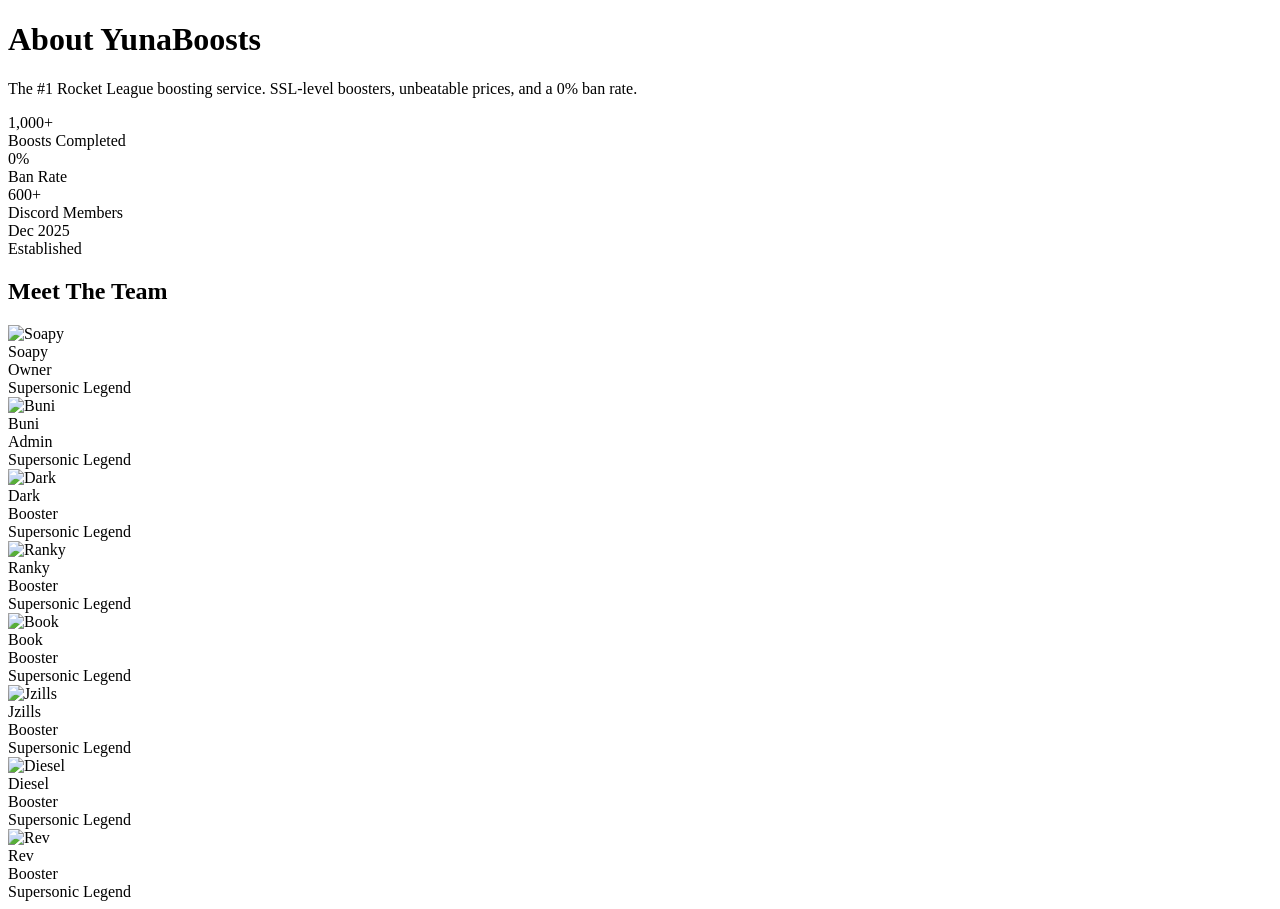
==== about/index.html @ ece24186 "Create index.html" ====
<!doctype html>
<html lang="en">
<head>
  <meta charset="UTF-8" />
  <meta name="viewport" content="width=device-width, initial-scale=1.0"/>
  <title>YunaBoosts - About</title>
  <meta name="description" content="Meet the YunaBoosts team - #1 Rocket League boosting service." />
  <meta name="nav-depth" content="1">
  <link rel="icon" type="image/png"
    href="https://images-ext-1.discordapp.net/external/oHMiYNyU7kb5XMQ4WVjwV6mOyckRC_qQZcUYrZqk2gY/%3Fsize%3D4096/https/cdn.discordapp.com/icons/1451305417459372136/b73d024855d393a88a1ea6a3424dc989.png?format=webp&quality=lossless" />
  <link rel="stylesheet" href="../shared/styles.css">
</head>
<body>
  <div class="bg-orb"></div>
  <div class="container">
    <div class="page-hero">
      <h1>About YunaBoosts</h1>
      <p>The #1 Rocket League boosting service. SSL-level boosters, unbeatable prices, and a 0% ban rate.</p>
    </div>

    <div class="about-stats">
      <div class="stat-card">
        <div class="stat-number">1,000+</div>
        <div class="stat-label">Boosts Completed</div>
      </div>
      <div class="stat-card">
        <div class="stat-number">0%</div>
        <div class="stat-label">Ban Rate</div>
      </div>
      <div class="stat-card">
        <div class="stat-number">600+</div>
        <div class="stat-label">Discord Members</div>
      </div>
      <div class="stat-card">
        <div class="stat-number">Dec 2025</div>
        <div class="stat-label">Established</div>
      </div>
    </div>

    <h2 class="team-heading">Meet The Team</h2>

    <div class="team-grid">

      <div class="team-card owner">
        <div class="team-avatar">
          <img src="https://cdn.discordapp.com/avatars/618080440796053521/ab005ae2bdf1e3bea908d1bb9460cc38.webp?size=1024" alt="Soapy" />
        </div>
        <div class="team-name">Soapy</div>
        <div class="team-role">Owner</div>
        <div class="team-badge">Supersonic Legend</div>
      </div>

      <div class="team-card">
        <div class="team-avatar">
          <img src="https://cdn.discordapp.com/avatars/500777232147677195/0f1425efe028540fdb63f8d42b7fc73e.webp?size=1024" alt="Buni" />
        </div>
        <div class="team-name">Buni</div>
        <div class="team-role">Admin</div>
        <div class="team-badge">Supersonic Legend</div>
      </div>

      <div class="team-card">
        <div class="team-avatar">
          <img src="https://cdn.discordapp.com/avatars/733127830098935808/27351ebba90a2b4e00e38718349404ff.webp?size=1024" alt="Dark" />
        </div>
        <div class="team-name">Dark</div>
        <div class="team-role">Booster</div>
        <div class="team-badge">Supersonic Legend</div>
      </div>

      <div class="team-card">
        <div class="team-avatar">
          <img src="https://cdn.discordapp.com/avatars/1429676504693870675/6fe15a0830bd3f73af848bac9614d3ee.webp?size=1024" alt="Ranky" />
        </div>
        <div class="team-name">Ranky</div>
        <div class="team-role">Booster</div>
        <div class="team-badge">Supersonic Legend</div>
      </div>

      <div class="team-card">
        <div class="team-avatar">
          <img src="https://cdn.discordapp.com/avatars/1069001915863662742/a_72c58d18ffbbfe25fa5338fcf367118f.gif?size=1024&animated=true" alt="Book" />
        </div>
        <div class="team-name">Book</div>
        <div class="team-role">Booster</div>
        <div class="team-badge">Supersonic Legend</div>
      </div>

      <div class="team-card">
        <div class="team-avatar">
          <img src="https://cdn.discordapp.com/avatars/1210339029371985920/3cbc95fb993c0209c0282068304b3384.webp?size=1024" alt="Jzills" />
        </div>
        <div class="team-name">Jzills</div>
        <div class="team-role">Booster</div>
        <div class="team-badge">Supersonic Legend</div>
      </div>

      <div class="team-card">
        <div class="team-avatar">
          <img src="https://cdn.discordapp.com/avatars/1443387900539568249/3d4b25cadaae3ddebb203529a29c1da4.webp?size=1024" alt="Diesel" />
        </div>
        <div class="team-name">Diesel</div>
        <div class="team-role">Booster</div>
        <div class="team-badge">Supersonic Legend</div>
      </div>

      <div class="team-card">
        <div class="team-avatar">
          <img src="https://cdn.discordapp.com/avatars/657921275791933440/a_4cc1698ad44de412a811138fe6ecae7e.gif?size=1024&animated=true" alt="Rev" />
        </div>
        <div class="team-name">Rev</div>
        <div class="team-role">Booster</div>
        <div class="team-badge">Supersonic Legend</div>
      </div>

    </div>
  </div>

  <script src="../shared/nav.js"></script>
</body>
</html>
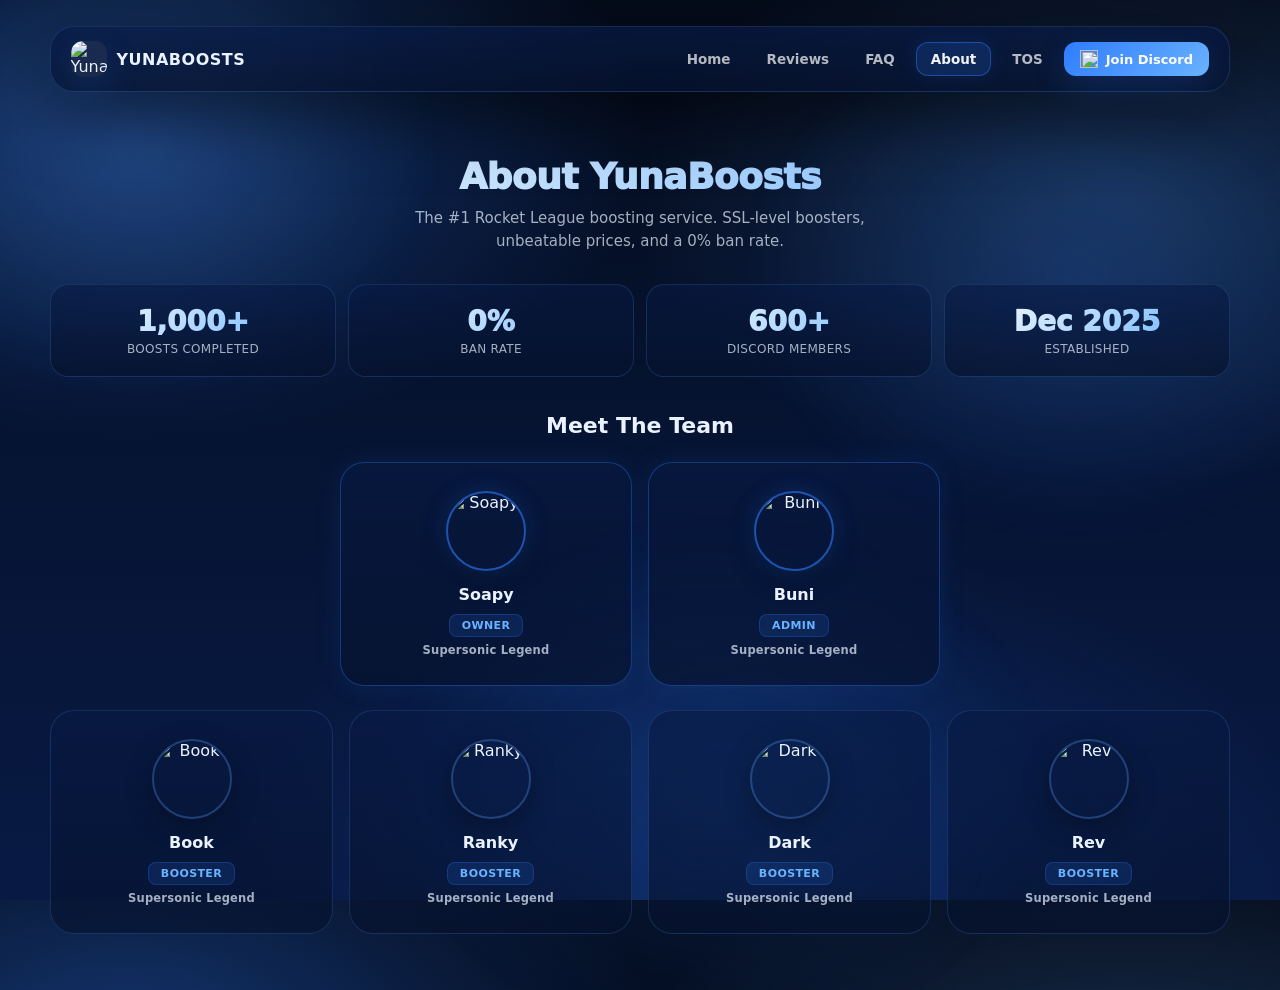
==== commit fbaa23ab: "Update index.html" ====
--- a/about/index.html
+++ b/about/index.html
@@ -39,7 +39,7 @@
 
     <h2 class="team-heading">Meet The Team</h2>
 
-    <div class="team-grid">
+    <div class="team-grid" style="grid-template-columns: repeat(2, 1fr); max-width: 600px; margin: 0 auto 24px;">
 
       <div class="team-card owner">
         <div class="team-avatar">
@@ -50,7 +50,7 @@
         <div class="team-badge">Supersonic Legend</div>
       </div>
 
-      <div class="team-card">
+      <div class="team-card owner">
         <div class="team-avatar">
           <img src="https://cdn.discordapp.com/avatars/500777232147677195/0f1425efe028540fdb63f8d42b7fc73e.webp?size=1024" alt="Buni" />
         </div>
@@ -59,11 +59,15 @@
         <div class="team-badge">Supersonic Legend</div>
       </div>
 
+    </div>
+
+    <div class="team-grid">
+
       <div class="team-card">
         <div class="team-avatar">
-          <img src="https://cdn.discordapp.com/avatars/733127830098935808/27351ebba90a2b4e00e38718349404ff.webp?size=1024" alt="Dark" />
+          <img src="https://cdn.discordapp.com/avatars/1069001915863662742/a_72c58d18ffbbfe25fa5338fcf367118f.gif?size=1024&animated=true" alt="Book" />
         </div>
-        <div class="team-name">Dark</div>
+        <div class="team-name">Book</div>
         <div class="team-role">Booster</div>
         <div class="team-badge">Supersonic Legend</div>
       </div>
@@ -79,27 +83,9 @@
 
       <div class="team-card">
         <div class="team-avatar">
-          <img src="https://cdn.discordapp.com/avatars/1069001915863662742/a_72c58d18ffbbfe25fa5338fcf367118f.gif?size=1024&animated=true" alt="Book" />
+          <img src="https://cdn.discordapp.com/avatars/733127830098935808/27351ebba90a2b4e00e38718349404ff.webp?size=1024" alt="Dark" />
         </div>
-        <div class="team-name">Book</div>
-        <div class="team-role">Booster</div>
-        <div class="team-badge">Supersonic Legend</div>
-      </div>
-
-      <div class="team-card">
-        <div class="team-avatar">
-          <img src="https://cdn.discordapp.com/avatars/1210339029371985920/3cbc95fb993c0209c0282068304b3384.webp?size=1024" alt="Jzills" />
-        </div>
-        <div class="team-name">Jzills</div>
-        <div class="team-role">Booster</div>
-        <div class="team-badge">Supersonic Legend</div>
-      </div>
-
-      <div class="team-card">
-        <div class="team-avatar">
-          <img src="https://cdn.discordapp.com/avatars/1443387900539568249/3d4b25cadaae3ddebb203529a29c1da4.webp?size=1024" alt="Diesel" />
-        </div>
-        <div class="team-name">Diesel</div>
+        <div class="team-name">Dark</div>
         <div class="team-role">Booster</div>
         <div class="team-badge">Supersonic Legend</div>
       </div>
--- a/shared/styles.css
+++ b/shared/styles.css
@@ -0,0 +1,698 @@
+/* ===== YunaBoosts Shared Styles ===== */
+:root{ color-scheme: dark; }
+:root{
+  --bg0:#040b1a;
+  --bg1:#061433;
+  --bg2:#081a44;
+  --text:#eaf2ff;
+  --muted: rgba(234,242,255,.70);
+  --brand:#2f7cff;
+  --brand2:#69b3ff;
+  --shadow: 0 20px 70px rgba(0,0,0,.55);
+  --glow: 0 0 0 1px rgba(47,124,255,.35), 0 0 34px rgba(47,124,255,.24);
+  --radius: 18px;
+  --radius2: 24px;
+}
+
+*{ box-sizing:border-box; }
+html,body{ height:100%; }
+body{
+  margin:0;
+  color:var(--text);
+  font-family: ui-sans-serif, system-ui, -apple-system, Segoe UI, Roboto, Helvetica, Arial;
+  background:
+    radial-gradient(900px 520px at 10% 15%, rgba(47,124,255,.34), transparent 58%),
+    radial-gradient(900px 520px at 88% 22%, rgba(105,179,255,.18), transparent 55%),
+    radial-gradient(900px 520px at 60% 95%, rgba(47,124,255,.16), transparent 60%),
+    linear-gradient(180deg, #040b1a, #061433, #081a44);
+  overflow-x:hidden;
+  min-height:100vh;
+}
+
+.bg-orb{
+  position:fixed; inset:-140px;
+  background:
+    radial-gradient(520px 420px at 18% 25%, rgba(105,179,255,.16), transparent 60%),
+    radial-gradient(560px 440px at 78% 35%, rgba(47,124,255,.20), transparent 62%),
+    radial-gradient(560px 440px at 55% 78%, rgba(47,124,255,.16), transparent 62%);
+  filter: blur(10px);
+  opacity:.95;
+  pointer-events:none;
+  animation: drift 16s ease-in-out infinite;
+  z-index:0;
+}
+@keyframes drift{
+  0%,100% { transform: translate3d(0,0,0) scale(1); }
+  50% { transform: translate3d(16px,-10px,0) scale(1.02); }
+}
+
+.container{
+  width:min(1180px, calc(100% - 40px));
+  margin:0 auto;
+  padding: 26px 0 56px;
+  position:relative;
+  z-index:1;
+}
+
+/* ===== NAVIGATION ===== */
+.site-nav{
+  margin-bottom: 24px;
+  position: relative;
+  z-index: 50000;
+}
+.nav-inner{
+  display:flex;
+  align-items:center;
+  justify-content:space-between;
+  gap: 16px;
+  padding: 14px 20px;
+  border-radius: var(--radius2);
+  border: 1px solid rgba(90,160,255,.18);
+  background: linear-gradient(180deg, rgba(8,26,68,.72), rgba(6,18,45,.78));
+  backdrop-filter: blur(14px);
+  box-shadow: var(--shadow);
+}
+.nav-brand{
+  display:flex;
+  align-items:center;
+  gap: 10px;
+  text-decoration:none;
+  color: var(--text);
+  flex-shrink:0;
+}
+.nav-logo{
+  width:36px; height:36px;
+  border-radius: 12px;
+  overflow:hidden;
+  box-shadow: 0 12px 36px rgba(47,124,255,.18);
+  background: rgba(255,255,255,.06);
+}
+.nav-logo img{ width:100%; height:100%; object-fit:cover; display:block; }
+.nav-title{
+  font-size: 16px;
+  font-weight: 900;
+  letter-spacing:.5px;
+  text-transform:uppercase;
+}
+.nav-links{
+  display:flex;
+  align-items:center;
+  gap: 6px;
+}
+.nav-link{
+  padding: 8px 14px;
+  border-radius: 12px;
+  font-size: 13.5px;
+  font-weight: 600;
+  color: rgba(255,255,255,.70);
+  text-decoration:none;
+  transition: all .18s ease;
+  border: 1px solid transparent;
+}
+.nav-link:hover{
+  color: rgba(255,255,255,.95);
+  background: rgba(47,124,255,.10);
+  border-color: rgba(90,160,255,.18);
+}
+.nav-link.active{
+  color: rgba(255,255,255,.95);
+  background: rgba(47,124,255,.18);
+  border-color: rgba(47,124,255,.45);
+  box-shadow: 0 0 20px rgba(47,124,255,.12);
+}
+.nav-discord{
+  display:flex;
+  align-items:center;
+  gap: 8px;
+  padding: 8px 16px;
+  border-radius: 12px;
+  font-size: 13px;
+  font-weight: 800;
+  color: #fff;
+  text-decoration:none;
+  background: linear-gradient(135deg, rgba(47,124,255,1), rgba(105,179,255,1));
+  box-shadow: 0 12px 32px rgba(47,124,255,.18);
+  transition: all .18s ease;
+  white-space:nowrap;
+}
+.nav-discord:hover{
+  transform: translateY(-1px);
+  filter: brightness(1.08);
+  box-shadow: 0 16px 40px rgba(47,124,255,.24);
+}
+.nav-discord-icon{
+  width: 18px; height: 18px;
+  object-fit:contain;
+}
+
+/* Hamburger */
+.nav-hamburger{
+  display:none;
+  flex-direction:column;
+  gap: 5px;
+  background:none;
+  border:none;
+  cursor:pointer;
+  padding: 6px;
+}
+.nav-hamburger span{
+  display:block;
+  width: 24px;
+  height: 2px;
+  background: rgba(255,255,255,.85);
+  border-radius: 2px;
+  transition: all .2s ease;
+}
+.nav-hamburger.open span:nth-child(1){ transform: translateY(7px) rotate(45deg); }
+.nav-hamburger.open span:nth-child(2){ opacity:0; }
+.nav-hamburger.open span:nth-child(3){ transform: translateY(-7px) rotate(-45deg); }
+
+@media (max-width: 820px){
+  .nav-hamburger{ display:flex; }
+  .nav-links{
+    display:none;
+    position:absolute;
+    top: calc(100% + 8px);
+    left:0; right:0;
+    flex-direction:column;
+    padding: 12px;
+    border-radius: var(--radius);
+    border: 1px solid rgba(90,160,255,.22);
+    background: linear-gradient(180deg, rgba(6,18,45,.98), rgba(8,26,68,.98));
+    backdrop-filter: blur(14px);
+    box-shadow: 0 24px 70px rgba(0,0,0,.65);
+    z-index: 9999;
+    gap: 4px;
+  }
+  .nav-links.open{ display:flex; }
+  .nav-inner{ position:relative; }
+  .nav-link{ width:100%; padding: 12px 14px; }
+  .nav-discord{ width:100%; justify-content:center; padding: 12px; }
+}
+
+/* ===== FOOTER ===== */
+.site-footer{
+  margin-top: 48px;
+  padding-top: 32px;
+  border-top: 1px solid rgba(90,160,255,.12);
+}
+.footer-inner{
+  text-align:center;
+}
+.footer-top{
+  display:flex;
+  align-items:center;
+  justify-content:space-between;
+  gap: 24px;
+  flex-wrap:wrap;
+  margin-bottom: 24px;
+}
+.footer-brand{
+  display:flex;
+  align-items:center;
+  gap: 10px;
+  font-weight: 900;
+  font-size: 15px;
+  letter-spacing:.4px;
+  text-transform:uppercase;
+}
+.footer-links{
+  display:flex;
+  gap: 8px;
+  flex-wrap:wrap;
+  justify-content:center;
+}
+.footer-links a{
+  padding: 6px 12px;
+  border-radius: 10px;
+  font-size: 13px;
+  color: rgba(255,255,255,.60);
+  text-decoration:none;
+  transition: all .16s ease;
+  border: 1px solid transparent;
+}
+.footer-links a:hover{
+  color: rgba(255,255,255,.90);
+  background: rgba(47,124,255,.10);
+  border-color: rgba(90,160,255,.18);
+}
+.footer-discord{
+  display:flex;
+  align-items:center;
+  gap: 8px;
+  padding: 8px 16px;
+  border-radius: 12px;
+  font-size: 13px;
+  font-weight: 700;
+  color: #fff;
+  text-decoration:none;
+  background: linear-gradient(135deg, rgba(47,124,255,.85), rgba(105,179,255,.85));
+  transition: all .18s ease;
+  white-space:nowrap;
+}
+.footer-discord:hover{
+  transform: translateY(-1px);
+  filter: brightness(1.08);
+}
+.footer-discord-icon{
+  width: 16px; height: 16px;
+  object-fit:contain;
+}
+.footer-bottom{
+  color: rgba(234,242,255,.40);
+  font-size: 12px;
+  padding: 16px 0;
+  border-top: 1px solid rgba(90,160,255,.08);
+}
+
+@media (max-width: 640px){
+  .footer-top{ flex-direction:column; align-items:center; }
+}
+
+/* ===== PAGE HERO ===== */
+.page-hero{
+  text-align:center;
+  padding: 40px 0 32px;
+}
+.page-hero h1{
+  font-size: 36px;
+  font-weight: 950;
+  letter-spacing:-.5px;
+  margin:0 0 10px;
+  background: linear-gradient(135deg, #fff, var(--brand2));
+  -webkit-background-clip: text;
+  -webkit-text-fill-color: transparent;
+  background-clip: text;
+}
+.page-hero p{
+  color: var(--muted);
+  font-size: 15px;
+  margin:0;
+  max-width:520px;
+  margin: 0 auto;
+  line-height:1.5;
+}
+
+/* ===== CARD (shared) ===== */
+.card{
+  border:1px solid rgba(90,160,255,.18);
+  background: linear-gradient(180deg, rgba(8,26,68,.72), rgba(6,18,45,.78));
+  border-radius: var(--radius2);
+  box-shadow: var(--shadow);
+  backdrop-filter: blur(12px);
+  position:relative;
+}
+.card .edge-glow{
+  position:absolute; inset:-1px;
+  border-radius: inherit;
+  pointer-events:none;
+  box-shadow: var(--glow);
+  opacity:.95;
+}
+
+/* ===== FAQ STYLES ===== */
+.faq-list{
+  max-width: 780px;
+  margin: 0 auto;
+  display:flex;
+  flex-direction:column;
+  gap: 10px;
+}
+.faq-item{
+  border: 1px solid rgba(90,160,255,.18);
+  border-radius: var(--radius);
+  background: linear-gradient(180deg, rgba(8,26,68,.60), rgba(6,18,45,.66));
+  overflow:hidden;
+  transition: border-color .2s ease, box-shadow .2s ease;
+}
+.faq-item:hover{
+  border-color: rgba(90,160,255,.30);
+}
+.faq-item.open{
+  border-color: rgba(47,124,255,.45);
+  box-shadow: 0 0 24px rgba(47,124,255,.10);
+}
+.faq-question{
+  display:flex;
+  align-items:center;
+  justify-content:space-between;
+  gap: 16px;
+  padding: 18px 20px;
+  cursor:pointer;
+  user-select:none;
+  font-size: 14.5px;
+  font-weight: 700;
+  color: rgba(255,255,255,.92);
+  transition: background .18s ease;
+}
+.faq-question:hover{
+  background: rgba(47,124,255,.06);
+}
+.faq-chevron{
+  width: 20px;
+  height: 20px;
+  flex-shrink:0;
+  transition: transform .25s ease;
+  opacity:.6;
+}
+.faq-item.open .faq-chevron{
+  transform: rotate(180deg);
+  opacity:.9;
+}
+.faq-answer{
+  max-height:0;
+  overflow:hidden;
+  transition: max-height .3s ease, padding .3s ease;
+}
+.faq-item.open .faq-answer{
+  max-height: 400px;
+}
+.faq-answer-inner{
+  padding: 0 20px 18px;
+  color: var(--muted);
+  font-size: 13.5px;
+  line-height: 1.6;
+}
+.faq-answer-inner a{
+  color: var(--brand2);
+  text-decoration:none;
+  font-weight: 700;
+}
+.faq-answer-inner a:hover{
+  text-decoration:underline;
+}
+.faq-discord-btn{
+  display:inline-flex;
+  align-items:center;
+  gap: 8px;
+  margin-top: 10px;
+  padding: 10px 20px;
+  border-radius: 12px;
+  font-size: 13px;
+  font-weight: 900;
+  color: #fff !important;
+  text-decoration:none !important;
+  background: linear-gradient(135deg, #2f7cff, #69b3ff) !important;
+  box-shadow: 0 12px 30px rgba(47,124,255,.28), 0 0 0 1px rgba(255,255,255,.10) inset;
+  transition: all .18s ease;
+  letter-spacing:.2px;
+}
+.faq-discord-btn:hover{
+  transform: translateY(-2px);
+  filter: brightness(1.08);
+  text-decoration:none !important;
+  box-shadow: 0 16px 40px rgba(47,124,255,.35), 0 0 0 1px rgba(255,255,255,.12) inset;
+}
+.faq-discord-btn img{
+  width:18px; height:18px; object-fit:contain; filter: brightness(10);
+}
+
+/* ===== REVIEWS STYLES ===== */
+.reviews-carousel{
+  overflow:hidden;
+  padding: 20px 0;
+  position:relative;
+  border-radius: var(--radius2);
+}
+.reviews-carousel::before,
+.reviews-carousel::after{
+  content:"";
+  position:absolute;
+  top:0; bottom:0;
+  width: 50px;
+  z-index:2;
+  pointer-events:none;
+  border-radius: var(--radius2);
+}
+.reviews-carousel::before{
+  left:0;
+  background: linear-gradient(90deg, rgba(6,20,51,.70), transparent);
+}
+.reviews-carousel::after{
+  right:0;
+  background: linear-gradient(-90deg, rgba(6,20,51,.70), transparent);
+}
+.reviews-track{
+  display:flex;
+  gap: 16px;
+  animation: scrollReviews 80s linear infinite;
+  width: max-content;
+}
+.reviews-track:hover{
+  animation-play-state: paused;
+}
+.reviews-track-reverse{
+  animation: scrollReviewsReverse 90s linear infinite;
+}
+.reviews-track-reverse:hover{
+  animation-play-state: paused;
+}
+@keyframes scrollReviews{
+  0%{ transform: translateX(0); }
+  100%{ transform: translateX(-50%); }
+}
+@keyframes scrollReviewsReverse{
+  0%{ transform: translateX(-50%); }
+  100%{ transform: translateX(0); }
+}
+.review-card{
+  flex-shrink:0;
+  width: 320px;
+  padding: 18px;
+  border-radius: var(--radius);
+  border: 1px solid rgba(90,160,255,.18);
+  background: linear-gradient(180deg, rgba(8,26,68,.65), rgba(6,18,45,.72));
+  backdrop-filter: blur(10px);
+  transition: border-color .2s ease, transform .2s ease;
+}
+.review-card:hover{
+  border-color: rgba(90,160,255,.35);
+  transform: translateY(-2px);
+}
+.review-header{
+  display:flex;
+  align-items:center;
+  justify-content:space-between;
+  margin-bottom: 10px;
+}
+.review-user{
+  font-weight: 800;
+  font-size: 14px;
+  color: rgba(255,255,255,.92);
+}
+.review-stars{
+  color: #ffb800;
+  font-size: 13px;
+  letter-spacing: 1px;
+}
+.review-type{
+  display:inline-block;
+  padding: 4px 10px;
+  border-radius: 8px;
+  font-size: 11px;
+  font-weight: 700;
+  text-transform:uppercase;
+  letter-spacing:.4px;
+  background: rgba(47,124,255,.16);
+  border: 1px solid rgba(47,124,255,.30);
+  color: var(--brand2);
+  margin-bottom: 8px;
+}
+.review-detail{
+  font-size: 12.5px;
+  color: var(--muted);
+  line-height: 1.5;
+  margin-bottom: 4px;
+}
+.review-detail strong{
+  color: rgba(255,255,255,.85);
+}
+.review-date{
+  font-size: 11px;
+  color: rgba(255,255,255,.35);
+  margin-top: 8px;
+}
+.reviews-cta{
+  text-align:center;
+  margin-top: 32px;
+}
+.reviews-cta a{
+  display:inline-flex;
+  align-items:center;
+  gap: 8px;
+  padding: 14px 28px;
+  border-radius: 14px;
+  font-size: 14px;
+  font-weight: 900;
+  color: #fff;
+  text-decoration:none;
+  background: linear-gradient(135deg, rgba(47,124,255,1), rgba(105,179,255,1));
+  box-shadow: 0 18px 46px rgba(47,124,255,.22), 0 0 0 1px rgba(255,255,255,.10) inset;
+  transition: all .18s ease;
+}
+.reviews-cta a:hover{
+  transform: translateY(-2px);
+  filter: brightness(1.06);
+  box-shadow: 0 22px 60px rgba(47,124,255,.26);
+}
+.reviews-cta img{
+  width:20px; height:20px; object-fit:contain;
+}
+
+/* ===== ABOUT STYLES ===== */
+.about-stats{
+  display:grid;
+  grid-template-columns: repeat(auto-fit, minmax(160px, 1fr));
+  gap: 12px;
+  margin-bottom: 36px;
+}
+.stat-card{
+  text-align:center;
+  padding: 20px 14px;
+  border-radius: var(--radius);
+  border: 1px solid rgba(90,160,255,.18);
+  background: linear-gradient(180deg, rgba(8,26,68,.60), rgba(6,18,45,.66));
+}
+.stat-number{
+  font-size: 28px;
+  font-weight: 950;
+  background: linear-gradient(135deg, #fff, var(--brand2));
+  -webkit-background-clip: text;
+  -webkit-text-fill-color: transparent;
+  background-clip: text;
+}
+.stat-label{
+  font-size: 12px;
+  color: var(--muted);
+  margin-top: 4px;
+  text-transform:uppercase;
+  letter-spacing:.3px;
+}
+.team-heading{
+  text-align:center;
+  font-size: 22px;
+  font-weight: 900;
+  margin: 0 0 24px;
+}
+.team-grid{
+  display:grid;
+  grid-template-columns: repeat(4, 1fr);
+  gap: 16px;
+}
+@media (max-width: 820px){
+  .team-grid{ grid-template-columns: repeat(2, 1fr); }
+}
+@media (max-width: 480px){
+  .team-grid{ grid-template-columns: 1fr 1fr; }
+}
+.team-card{
+  text-align:center;
+  padding: 28px 18px;
+  border-radius: var(--radius2);
+  border: 1px solid rgba(90,160,255,.18);
+  background: linear-gradient(180deg, rgba(8,26,68,.60), rgba(6,18,45,.66));
+  transition: all .2s ease;
+}
+.team-card:hover{
+  border-color: rgba(90,160,255,.35);
+  transform: translateY(-3px);
+  box-shadow: 0 20px 50px rgba(0,0,0,.3);
+}
+.team-card.owner{
+  border-color: rgba(47,124,255,.35);
+  box-shadow: 0 0 28px rgba(47,124,255,.10);
+}
+.team-avatar{
+  width: 80px; height: 80px;
+  border-radius: 50%;
+  margin: 0 auto 14px;
+  overflow:hidden;
+  border: 2px solid rgba(90,160,255,.30);
+  box-shadow: 0 8px 28px rgba(0,0,0,.3);
+}
+.team-card.owner .team-avatar{
+  border-color: rgba(47,124,255,.60);
+  box-shadow: 0 0 24px rgba(47,124,255,.20), 0 8px 28px rgba(0,0,0,.3);
+}
+.team-avatar img{
+  width:100%; height:100%; object-fit:cover; display:block;
+}
+.team-name{
+  font-size: 16px;
+  font-weight: 900;
+  margin-bottom: 4px;
+}
+.team-role{
+  display:inline-block;
+  margin-top: 6px;
+  padding: 4px 12px;
+  border-radius: 8px;
+  font-size: 11px;
+  font-weight: 700;
+  text-transform:uppercase;
+  letter-spacing:.4px;
+  background: rgba(47,124,255,.14);
+  border: 1px solid rgba(47,124,255,.25);
+  color: var(--brand2);
+}
+.team-badge{
+  display:block;
+  margin-top: 6px;
+  font-size: 11.5px;
+  font-weight: 600;
+  color: var(--muted);
+  letter-spacing:.2px;
+}
+.about-achievements{
+  text-align:center;
+  margin-bottom: 36px;
+  color: var(--muted);
+  font-size: 14px;
+  line-height: 1.7;
+}
+.about-achievements strong{
+  color: rgba(255,255,255,.92);
+  font-weight: 800;
+}
+
+/* ===== TOS STYLES ===== */
+.tos-content{
+  max-width: 780px;
+  margin: 0 auto;
+}
+.tos-section{
+  margin-bottom: 24px;
+  padding: 22px;
+  border-radius: var(--radius);
+  border: 1px solid rgba(90,160,255,.18);
+  background: linear-gradient(180deg, rgba(8,26,68,.55), rgba(6,18,45,.60));
+}
+.tos-section h2{
+  font-size: 17px;
+  font-weight: 900;
+  margin: 0 0 12px;
+  color: rgba(255,255,255,.95);
+}
+.tos-section p,
+.tos-section ul{
+  color: var(--muted);
+  font-size: 13.5px;
+  line-height: 1.65;
+  margin: 0 0 10px;
+}
+.tos-section ul{
+  padding-left: 20px;
+}
+.tos-section li{
+  margin-bottom: 6px;
+}
+.tos-section p:last-child,
+.tos-section ul:last-child{
+  margin-bottom:0;
+}
+.tos-updated{
+  text-align:center;
+  color: rgba(255,255,255,.35);
+  font-size: 12px;
+  margin-top: 12px;
+}
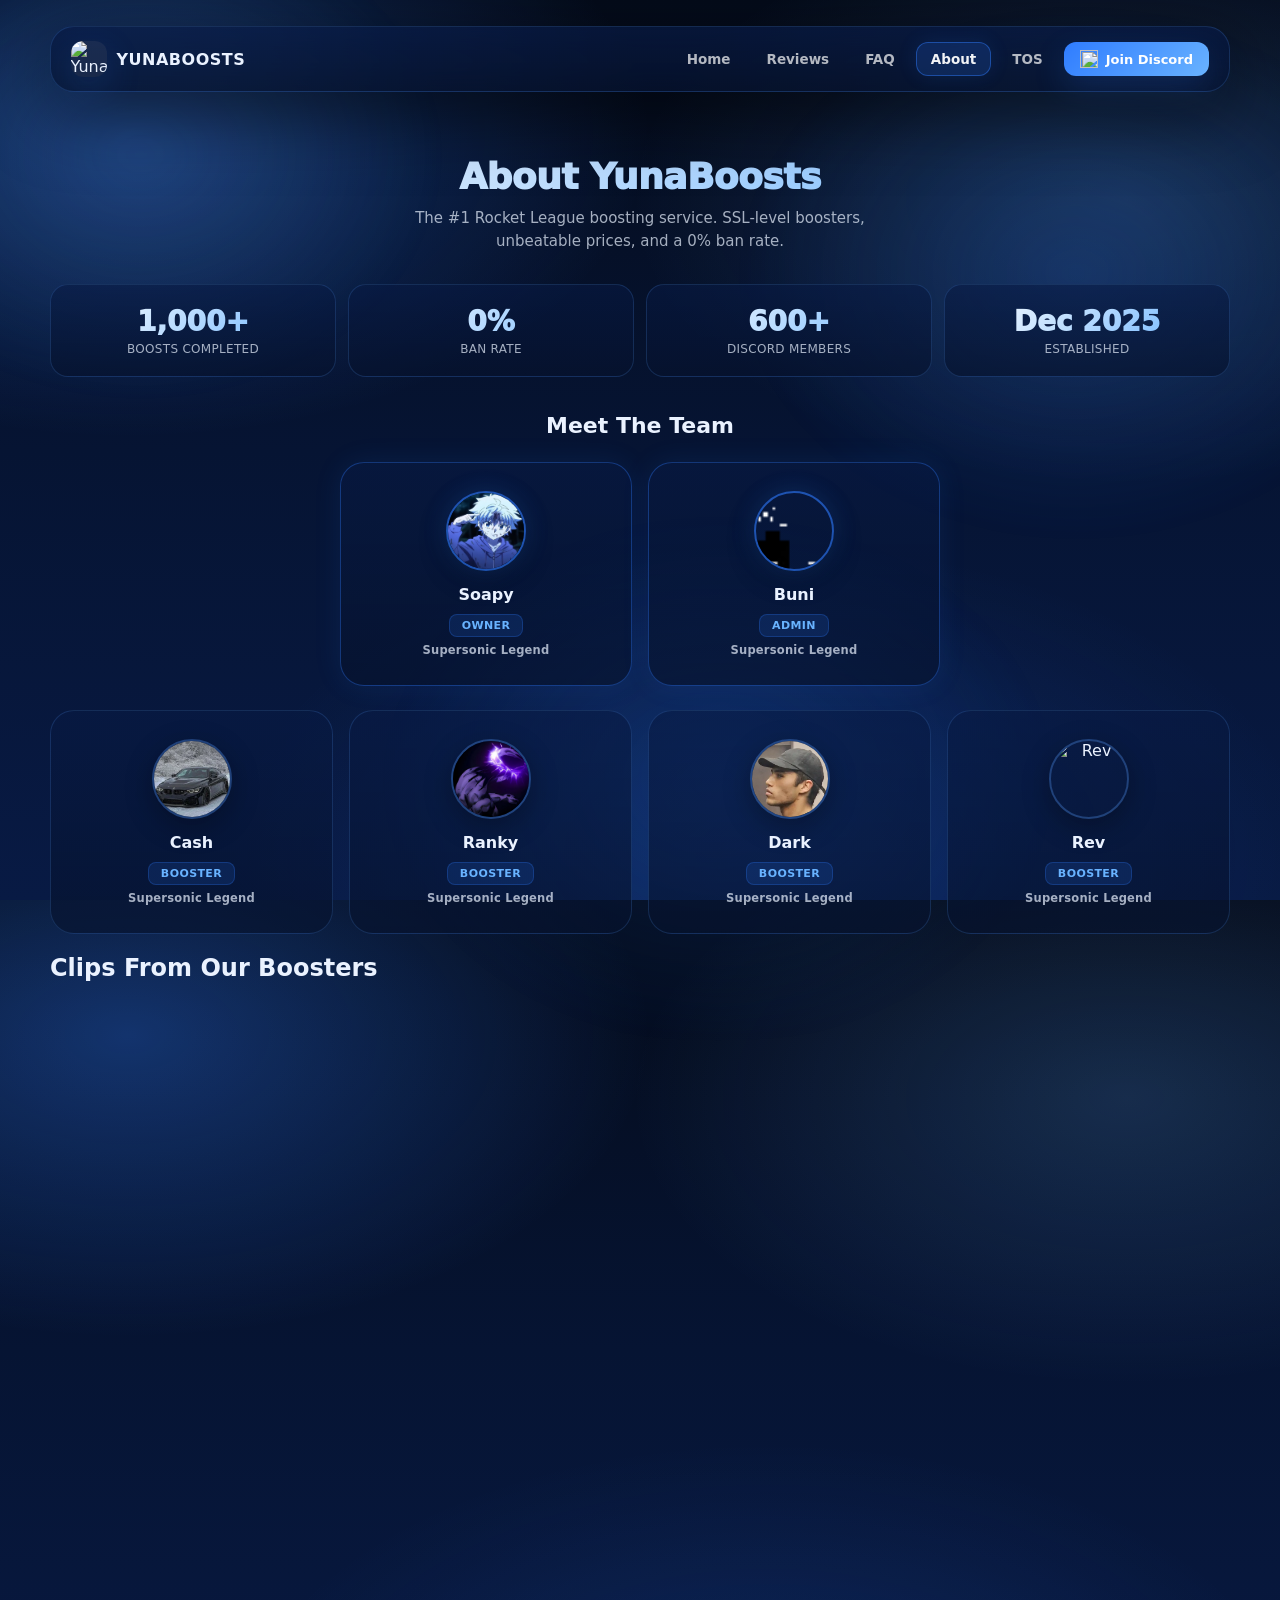
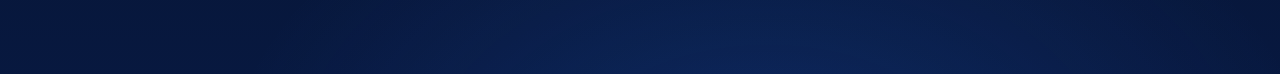
==== commit 3610361f: "Update index.html" ====
--- a/about/index.html
+++ b/about/index.html
@@ -6,8 +6,7 @@
   <title>YunaBoosts - About</title>
   <meta name="description" content="Meet the YunaBoosts team - #1 Rocket League boosting service." />
   <meta name="nav-depth" content="1">
-  <link rel="icon" type="image/png"
-    href="https://images-ext-1.discordapp.net/external/oHMiYNyU7kb5XMQ4WVjwV6mOyckRC_qQZcUYrZqk2gY/%3Fsize%3D4096/https/cdn.discordapp.com/icons/1451305417459372136/b73d024855d393a88a1ea6a3424dc989.png?format=webp&quality=lossless" />
+  <link rel="icon" type="image/png" href="../favicon.png" />
   <link rel="stylesheet" href="../shared/styles.css">
 </head>
 <body>
@@ -43,7 +42,7 @@
 
       <div class="team-card owner">
         <div class="team-avatar">
-          <img src="https://cdn.discordapp.com/avatars/618080440796053521/ab005ae2bdf1e3bea908d1bb9460cc38.webp?size=1024" alt="Soapy" />
+          <img src="../fwsoapy.webp" alt="Soapy" />
         </div>
         <div class="team-name">Soapy</div>
         <div class="team-role">Owner</div>
@@ -52,7 +51,7 @@
 
       <div class="team-card owner">
         <div class="team-avatar">
-          <img src="https://cdn.discordapp.com/avatars/500777232147677195/0f1425efe028540fdb63f8d42b7fc73e.webp?size=1024" alt="Buni" />
+          <img src="../buni.webp" alt="Buni" />
         </div>
         <div class="team-name">Buni</div>
         <div class="team-role">Admin</div>
@@ -65,16 +64,16 @@
 
       <div class="team-card">
         <div class="team-avatar">
-          <img src="https://cdn.discordapp.com/avatars/1069001915863662742/a_72c58d18ffbbfe25fa5338fcf367118f.gif?size=1024&animated=true" alt="Book" />
+          <img src="../cash.webp" alt="Cash" />
         </div>
-        <div class="team-name">Book</div>
+        <div class="team-name">Cash</div>
         <div class="team-role">Booster</div>
         <div class="team-badge">Supersonic Legend</div>
       </div>
 
       <div class="team-card">
         <div class="team-avatar">
-          <img src="https://cdn.discordapp.com/avatars/1429676504693870675/6fe15a0830bd3f73af848bac9614d3ee.webp?size=1024" alt="Ranky" />
+          <img src="../ranky.webp" alt="Ranky" />
         </div>
         <div class="team-name">Ranky</div>
         <div class="team-role">Booster</div>
@@ -83,7 +82,7 @@
 
       <div class="team-card">
         <div class="team-avatar">
-          <img src="https://cdn.discordapp.com/avatars/733127830098935808/27351ebba90a2b4e00e38718349404ff.webp?size=1024" alt="Dark" />
+          <img src="../dark.webp" alt="Dark" />
         </div>
         <div class="team-name">Dark</div>
         <div class="team-role">Booster</div>
@@ -92,7 +91,7 @@
 
       <div class="team-card">
         <div class="team-avatar">
-          <img src="https://cdn.discordapp.com/avatars/657921275791933440/a_4cc1698ad44de412a811138fe6ecae7e.gif?size=1024&animated=true" alt="Rev" />
+          <img src="../rev.webp" alt="Rev" />
         </div>
         <div class="team-name">Rev</div>
         <div class="team-role">Booster</div>
@@ -100,6 +99,33 @@
       </div>
 
     </div>
+
+    <h2 class="clips-heading">Clips From Our Boosters</h2>
+
+    <div class="clips-grid">
+      <div class="clip-card">
+        <video src="../1.mp4" autoplay muted loop playsinline></video>
+      </div>
+      <div class="clip-card">
+        <video src="../2.mp4" autoplay muted loop playsinline></video>
+      </div>
+      <div class="clip-card">
+        <video src="../3.mp4" autoplay muted loop playsinline></video>
+      </div>
+      <div class="clip-card">
+        <video src="../4.mp4" autoplay muted loop playsinline></video>
+      </div>
+    </div>
+
+    <script>
+      document.querySelectorAll('.clip-card video').forEach(v => {
+        v.style.cursor = 'pointer';
+        v.addEventListener('click', () => {
+          if (v.requestFullscreen) v.requestFullscreen();
+          else if (v.webkitEnterFullscreen) v.webkitEnterFullscreen();
+        });
+      });
+    </script>
   </div>
 
   <script src="../shared/nav.js"></script>
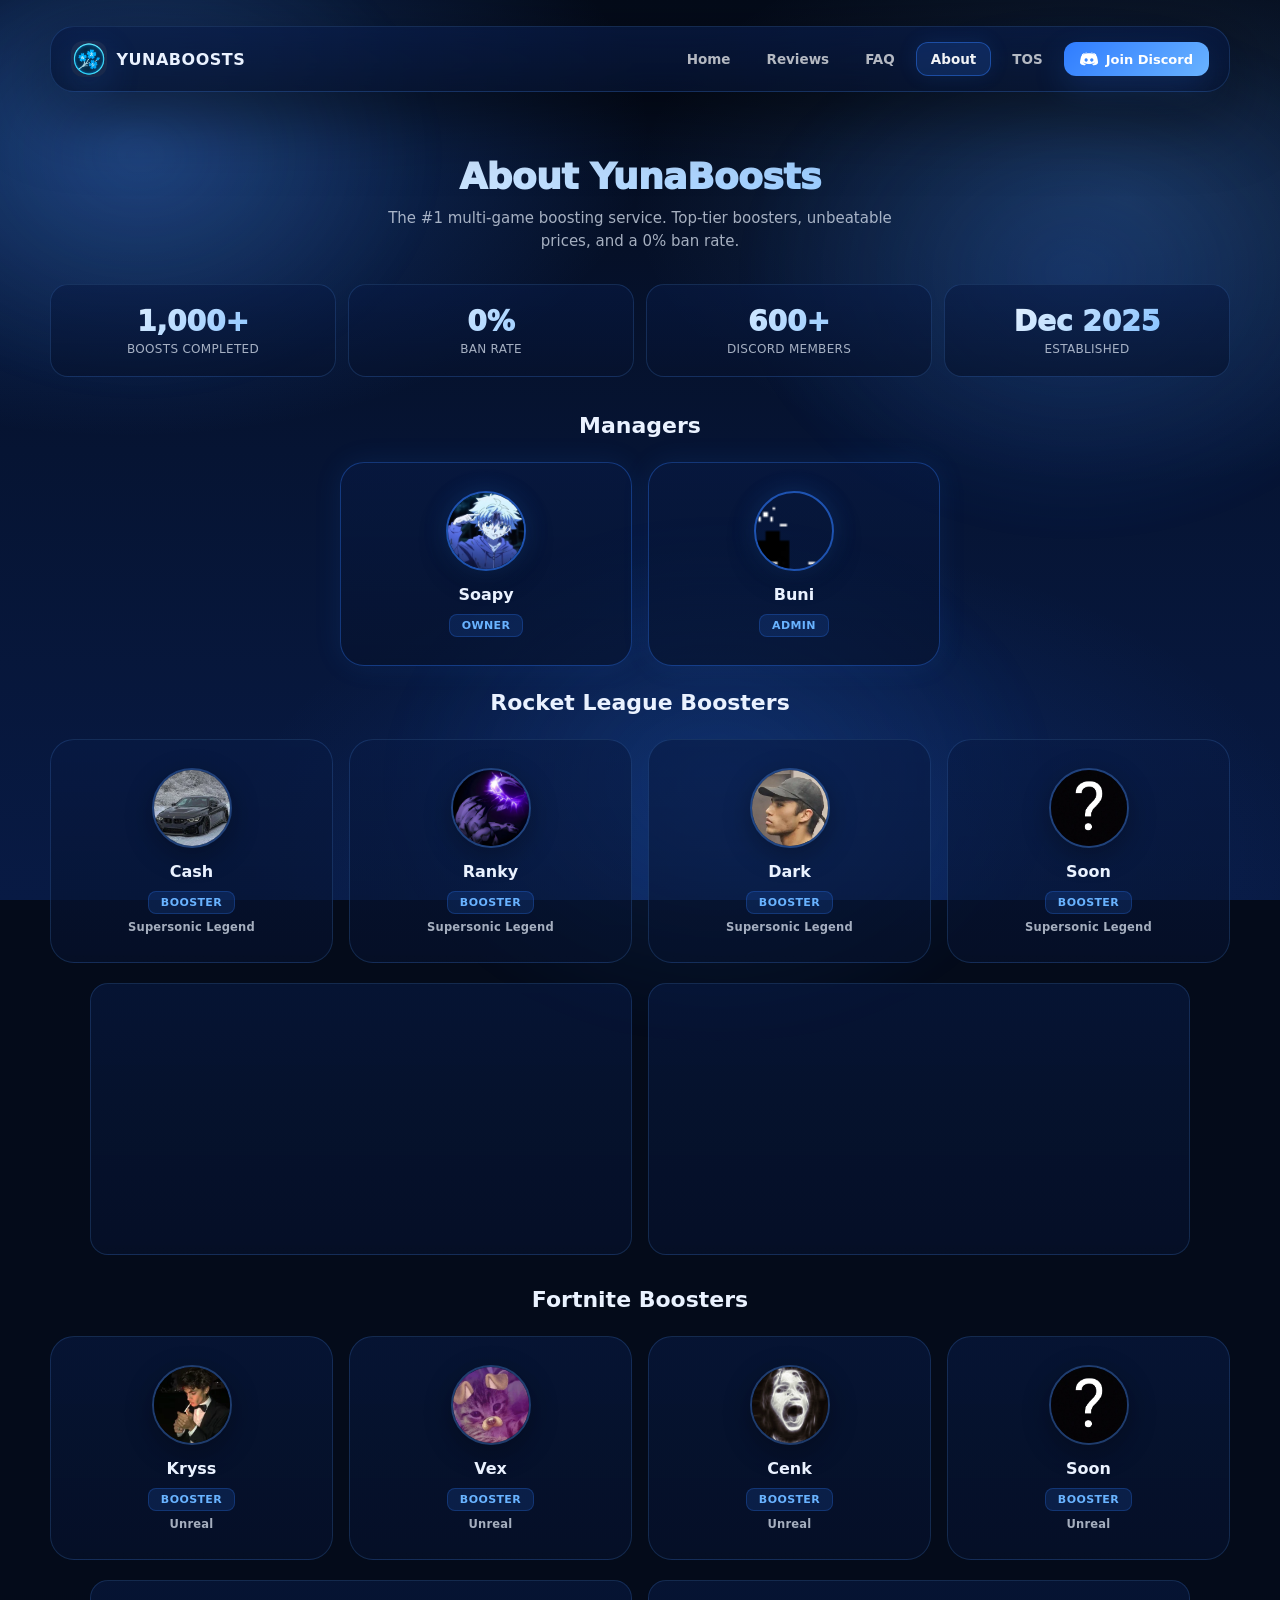
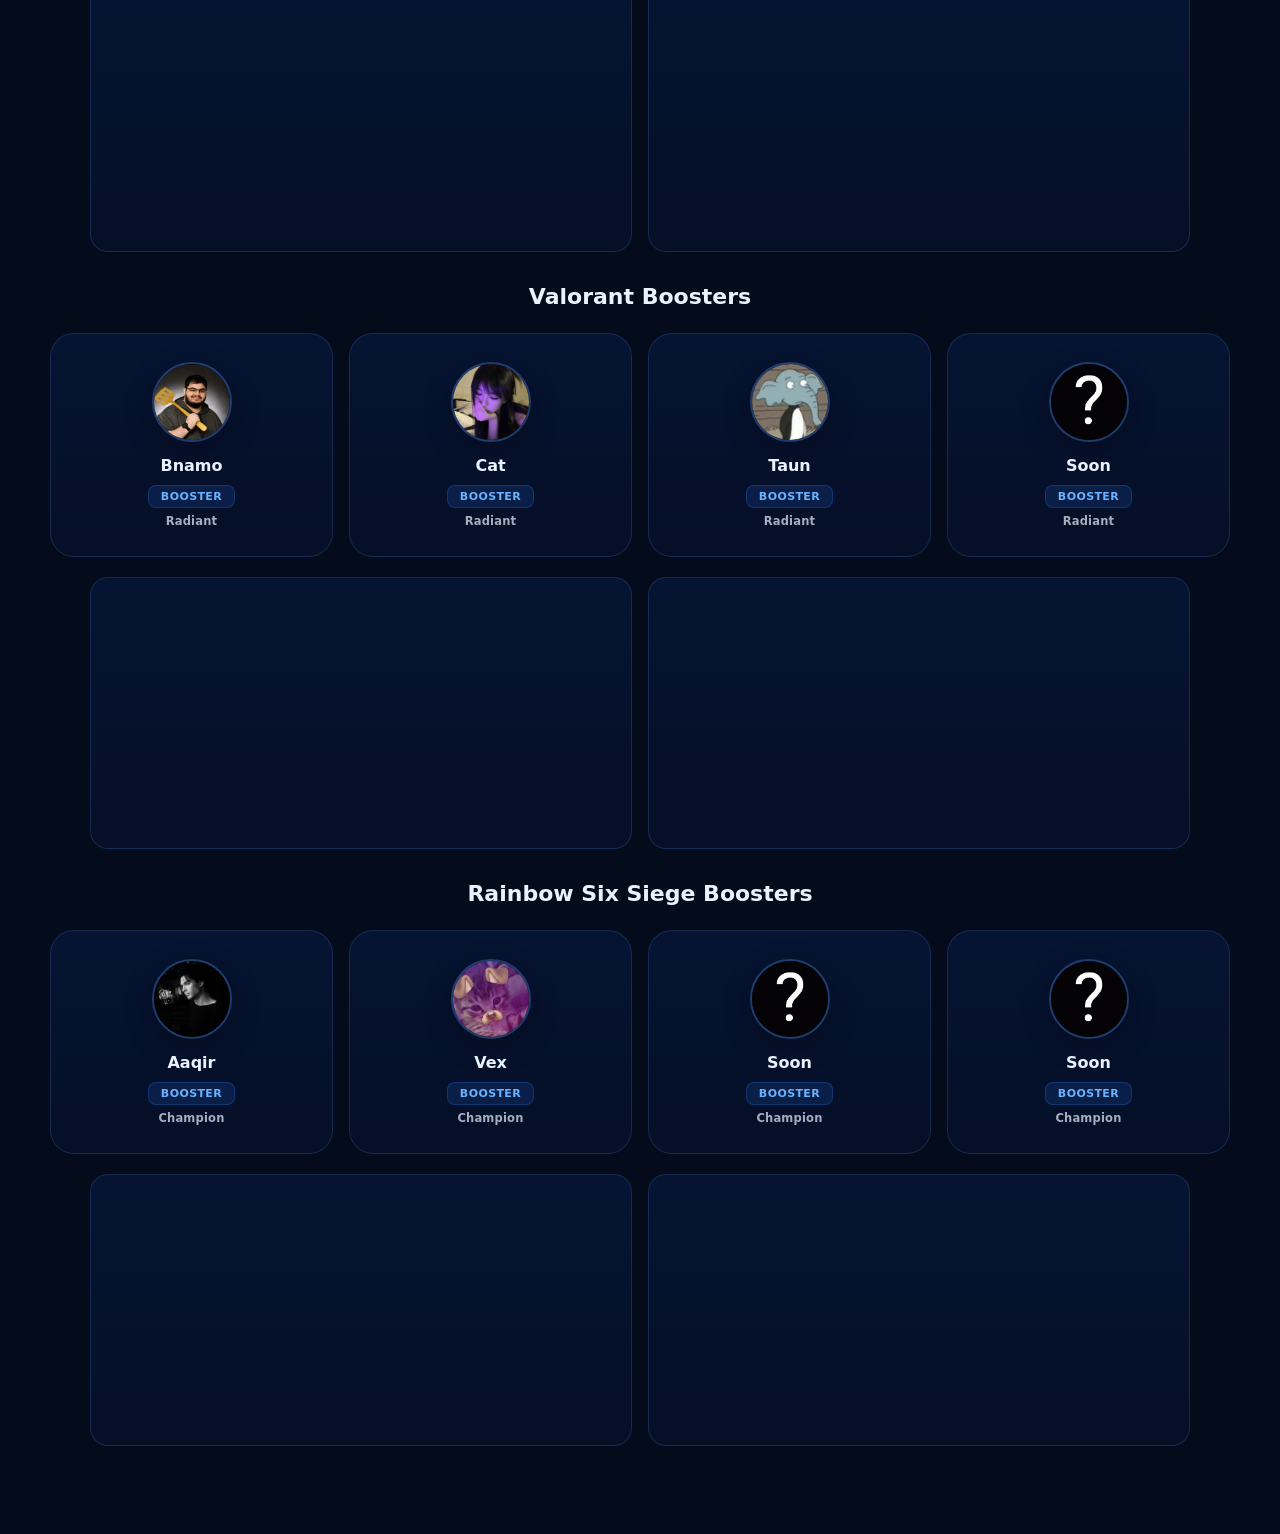
==== commit 7cadd2b6: "first commit" ====
--- a/about/index.html
+++ b/about/index.html
@@ -4,9 +4,19 @@
   <meta charset="UTF-8" />
   <meta name="viewport" content="width=device-width, initial-scale=1.0"/>
   <title>YunaBoosts - About</title>
-  <meta name="description" content="Meet the YunaBoosts team - #1 Rocket League boosting service." />
+  <meta name="description" content="Meet the YunaBoosts team - premium game boosting services." />
   <meta name="nav-depth" content="1">
-  <link rel="icon" type="image/png" href="../favicon.png" />
+
+  <!-- Open Graph / Discord Embed -->
+  <meta property="og:type" content="website" />
+  <meta property="og:title" content="YunaBoosts - About" />
+  <meta property="og:description" content="Meet the YunaBoosts team - premium game boosting services." />
+  <meta property="og:image" content="../banner.png" />
+  <meta name="twitter:card" content="summary_large_image" />
+  <meta name="twitter:image" content="../banner.png" />
+  <meta name="theme-color" content="#2f7cff" />
+
+  <link rel="icon" type="image/png" href="../logo.png" />
   <link rel="stylesheet" href="../shared/styles.css">
 </head>
 <body>
@@ -14,7 +24,7 @@
   <div class="container">
     <div class="page-hero">
       <h1>About YunaBoosts</h1>
-      <p>The #1 Rocket League boosting service. SSL-level boosters, unbeatable prices, and a 0% ban rate.</p>
+      <p>The #1 multi-game boosting service. Top-tier boosters, unbeatable prices, and a 0% ban rate.</p>
     </div>
 
     <div class="about-stats">
@@ -36,7 +46,8 @@
       </div>
     </div>
 
-    <h2 class="team-heading">Meet The Team</h2>
+    <!-- Managers -->
+    <h2 class="team-heading">Managers</h2>
 
     <div class="team-grid" style="grid-template-columns: repeat(2, 1fr); max-width: 600px; margin: 0 auto 24px;">
 
@@ -46,7 +57,6 @@
         </div>
         <div class="team-name">Soapy</div>
         <div class="team-role">Owner</div>
-        <div class="team-badge">Supersonic Legend</div>
       </div>
 
       <div class="team-card owner">
@@ -55,10 +65,12 @@
         </div>
         <div class="team-name">Buni</div>
         <div class="team-role">Admin</div>
-        <div class="team-badge">Supersonic Legend</div>
-      </div>
-
-    </div>
+      </div>
+
+    </div>
+
+    <!-- Rocket League Boosters -->
+    <h2 class="team-heading">Rocket League Boosters</h2>
 
     <div class="team-grid">
 
@@ -91,42 +103,171 @@
 
       <div class="team-card">
         <div class="team-avatar">
-          <img src="../rev.webp" alt="Rev" />
-        </div>
-        <div class="team-name">Rev</div>
-        <div class="team-role">Booster</div>
-        <div class="team-badge">Supersonic Legend</div>
-      </div>
-
-    </div>
-
-    <h2 class="clips-heading">Clips From Our Boosters</h2>
-
-    <div class="clips-grid">
-      <div class="clip-card">
-        <video src="../1.mp4" autoplay muted loop playsinline></video>
-      </div>
-      <div class="clip-card">
-        <video src="../2.mp4" autoplay muted loop playsinline></video>
-      </div>
-      <div class="clip-card">
-        <video src="../3.mp4" autoplay muted loop playsinline></video>
-      </div>
-      <div class="clip-card">
-        <video src="../4.mp4" autoplay muted loop playsinline></video>
-      </div>
+          <img src="../soon.webp" alt="Soon" />
+        </div>
+        <div class="team-name">Soon</div>
+        <div class="team-role">Booster</div>
+        <div class="team-badge">Supersonic Legend</div>
+      </div>
+
+    </div>
+
+    <div class="clips-grid" style="margin-top:20px; margin-bottom:32px;">
+      <div class="clip-card"><video src="../rl1.mp4" autoplay muted loop playsinline></video></div>
+      <div class="clip-card"><video src="../rl2.mp4" autoplay muted loop playsinline></video></div>
+    </div>
+
+    <!-- Fortnite Boosters -->
+    <h2 class="team-heading">Fortnite Boosters</h2>
+
+    <div class="team-grid">
+      <div class="team-card">
+        <div class="team-avatar"><img src="../kryss.webp" alt="Kryss" /></div>
+        <div class="team-name">Kryss</div>
+        <div class="team-role">Booster</div>
+        <div class="team-badge">Unreal</div>
+      </div>
+      <div class="team-card">
+        <div class="team-avatar"><img src="../vex.webp" alt="Vex" /></div>
+        <div class="team-name">Vex</div>
+        <div class="team-role">Booster</div>
+        <div class="team-badge">Unreal</div>
+      </div>
+      <div class="team-card">
+        <div class="team-avatar"><img src="../cenk.webp" alt="Cenk" /></div>
+        <div class="team-name">Cenk</div>
+        <div class="team-role">Booster</div>
+        <div class="team-badge">Unreal</div>
+      </div>
+      <div class="team-card">
+        <div class="team-avatar"><img src="../soon.webp" alt="Soon" /></div>
+        <div class="team-name">Soon</div>
+        <div class="team-role">Booster</div>
+        <div class="team-badge">Unreal</div>
+      </div>
+    </div>
+
+    <div class="clips-grid" style="margin-top:20px; margin-bottom:32px;">
+      <div class="clip-card"><video src="../fn1.mp4" autoplay muted loop playsinline></video></div>
+      <div class="clip-card"><video src="../fn2.mp4" autoplay muted loop playsinline></video></div>
+    </div>
+
+    <!-- Valorant Boosters -->
+    <h2 class="team-heading">Valorant Boosters</h2>
+
+    <div class="team-grid">
+      <div class="team-card">
+        <div class="team-avatar"><img src="../bnamo.webp" alt="Bnamo" /></div>
+        <div class="team-name">Bnamo</div>
+        <div class="team-role">Booster</div>
+        <div class="team-badge">Radiant</div>
+      </div>
+      <div class="team-card">
+        <div class="team-avatar"><img src="../cat.webp" alt="Cat" /></div>
+        <div class="team-name">Cat</div>
+        <div class="team-role">Booster</div>
+        <div class="team-badge">Radiant</div>
+      </div>
+      <div class="team-card">
+        <div class="team-avatar"><img src="../taun.webp" alt="Taun" /></div>
+        <div class="team-name">Taun</div>
+        <div class="team-role">Booster</div>
+        <div class="team-badge">Radiant</div>
+      </div>
+      <div class="team-card">
+        <div class="team-avatar"><img src="../soon.webp" alt="Soon" /></div>
+        <div class="team-name">Soon</div>
+        <div class="team-role">Booster</div>
+        <div class="team-badge">Radiant</div>
+      </div>
+    </div>
+
+    <div class="clips-grid" style="margin-top:20px; margin-bottom:32px;">
+      <div class="clip-card"><video src="../val1.mp4" autoplay muted loop playsinline></video></div>
+      <div class="clip-card"><video src="../val2.mp4" autoplay muted loop playsinline></video></div>
+    </div>
+
+    <!-- Rainbow Six Siege Boosters -->
+    <h2 class="team-heading">Rainbow Six Siege Boosters</h2>
+
+    <div class="team-grid">
+      <div class="team-card">
+        <div class="team-avatar"><img src="../aaqir.webp" alt="Aaqir" /></div>
+        <div class="team-name">Aaqir</div>
+        <div class="team-role">Booster</div>
+        <div class="team-badge">Champion</div>
+      </div>
+      <div class="team-card">
+        <div class="team-avatar"><img src="../vex.webp" alt="Vex" /></div>
+        <div class="team-name">Vex</div>
+        <div class="team-role">Booster</div>
+        <div class="team-badge">Champion</div>
+      </div>
+      <div class="team-card">
+        <div class="team-avatar"><img src="../soon.webp" alt="Soon" /></div>
+        <div class="team-name">Soon</div>
+        <div class="team-role">Booster</div>
+        <div class="team-badge">Champion</div>
+      </div>
+      <div class="team-card">
+        <div class="team-avatar"><img src="../soon.webp" alt="Soon" /></div>
+        <div class="team-name">Soon</div>
+        <div class="team-role">Booster</div>
+        <div class="team-badge">Champion</div>
+      </div>
+    </div>
+
+    <div class="clips-grid" style="margin-top:20px; margin-bottom:32px;">
+      <div class="clip-card"><video src="../siege1.mp4" autoplay muted loop playsinline></video></div>
+      <div class="clip-card"><video src="../siege2.mp4" autoplay muted loop playsinline></video></div>
     </div>
 
     <script>
-      document.querySelectorAll('.clip-card video').forEach(v => {
-        v.style.cursor = 'pointer';
-        v.addEventListener('click', () => {
-          if (v.requestFullscreen) v.requestFullscreen();
-          else if (v.webkitEnterFullscreen) v.webkitEnterFullscreen();
+      (function(){
+        let savedScrollY = 0;
+        let restoring = false;
+
+        function restoreScroll() {
+          if (restoring) return;
+          restoring = true;
+          let attempts = 0;
+          function tryRestore() {
+            window.scrollTo(0, savedScrollY);
+            attempts++;
+            if (attempts < 10) requestAnimationFrame(tryRestore);
+            else restoring = false;
+          }
+          tryRestore();
+          setTimeout(() => { window.scrollTo(0, savedScrollY); restoring = false; }, 300);
+        }
+
+        document.querySelectorAll('.clip-card video').forEach(v => {
+          v.style.cursor = 'pointer';
+          v.addEventListener('click', () => {
+            savedScrollY = window.scrollY;
+            if (v.requestFullscreen) v.requestFullscreen();
+            else if (v.webkitEnterFullscreen) v.webkitEnterFullscreen();
+          });
         });
-      });
+
+        document.addEventListener('fullscreenchange', () => {
+          if (!document.fullscreenElement) restoreScroll();
+        });
+        document.addEventListener('webkitfullscreenchange', () => {
+          if (!document.webkitFullscreenElement) restoreScroll();
+        });
+      })();
     </script>
   </div>
+
+  <style>
+    .placeholder-avatar {
+      width: 100%; height: 100%; display: flex; align-items: center; justify-content: center;
+      background: linear-gradient(135deg, rgba(47,124,255,.18), rgba(105,179,255,.12));
+      border-radius: 50%; font-weight: 900; font-size: 14px; color: rgba(105,179,255,.7);
+      letter-spacing: 1px;
+    }
+  </style>
 
   <script src="../shared/nav.js"></script>
 </body>
--- a/shared/styles.css
+++ b/shared/styles.css
@@ -20,11 +20,15 @@
   margin:0;
   color:var(--text);
   font-family: ui-sans-serif, system-ui, -apple-system, Segoe UI, Roboto, Helvetica, Arial;
-  background:
+  background: var(--bg0);
+  background-image:
     radial-gradient(900px 520px at 10% 15%, rgba(47,124,255,.34), transparent 58%),
     radial-gradient(900px 520px at 88% 22%, rgba(105,179,255,.18), transparent 55%),
     radial-gradient(900px 520px at 60% 95%, rgba(47,124,255,.16), transparent 60%),
     linear-gradient(180deg, #040b1a, #061433, #081a44);
+  background-attachment: fixed;
+  background-size: 100% 100%;
+  background-repeat: no-repeat;
   overflow-x:hidden;
   min-height:100vh;
 }
@@ -330,7 +334,8 @@
 }
 .faq-item.open{
   border-color: rgba(47,124,255,.45);
-  box-shadow: 0 0 24px rgba(47,124,255,.10);
+  box-shadow: 0 0 24px rgba(47,124,255,.10), inset 0 0 40px rgba(47,124,255,.06);
+  background: rgba(12,30,70,.55);
 }
 .faq-question{
   display:flex;
@@ -344,9 +349,17 @@
   font-weight: 700;
   color: rgba(255,255,255,.92);
   transition: background .18s ease;
+  border-radius: var(--radius);
+}
+.faq-item.open .faq-question{
+  border-radius: var(--radius) var(--radius) 0 0;
+  background: transparent;
 }
 .faq-question:hover{
   background: rgba(47,124,255,.06);
+}
+.faq-item.open .faq-question:hover{
+  background: rgba(47,124,255,.04);
 }
 .faq-chevron{
   width: 20px;
@@ -360,18 +373,22 @@
   opacity:.9;
 }
 .faq-answer{
-  max-height:0;
-  overflow:hidden;
-  transition: max-height .3s ease, padding .3s ease;
+  display: grid;
+  grid-template-rows: 0fr;
+  transition: grid-template-rows .3s ease;
 }
 .faq-item.open .faq-answer{
-  max-height: 400px;
+  grid-template-rows: 1fr;
 }
 .faq-answer-inner{
-  padding: 0 20px 18px;
+  overflow: hidden;
+  padding: 0 20px;
   color: var(--muted);
   font-size: 13.5px;
   line-height: 1.6;
+}
+.faq-item.open .faq-answer-inner{
+  padding-bottom: 18px;
 }
 .faq-answer-inner a{
   color: var(--brand2);
@@ -643,6 +660,43 @@
   color: var(--muted);
   letter-spacing:.2px;
 }
+/* ===== CLIPS GRID ===== */
+.clips-heading{
+  text-align:center;
+  font-size: 32px;
+  font-weight: 950;
+  margin: 48px 0 24px;
+  background: linear-gradient(135deg, #fff, var(--brand2));
+  -webkit-background-clip: text;
+  -webkit-text-fill-color: transparent;
+  background-clip: text;
+}
+.clips-grid{
+  display:grid;
+  grid-template-columns: 1fr 1fr;
+  gap: 16px;
+  max-width: 1100px;
+  margin: 0 auto;
+}
+.clip-card{
+  border-radius: var(--radius);
+  border: 1px solid rgba(90,160,255,.18);
+  background: linear-gradient(180deg, rgba(8,26,68,.60), rgba(6,18,45,.66));
+  overflow:hidden;
+  transition: border-color .2s ease, transform .2s ease;
+}
+.clip-card:hover{
+  border-color: rgba(90,160,255,.35);
+  transform: translateY(-2px);
+}
+.clip-card video{
+  width:100%;
+  display:block;
+}
+@media (max-width: 480px){
+  .clips-grid{ grid-template-columns: 1fr; }
+}
+
 .about-achievements{
   text-align:center;
   margin-bottom: 36px;
